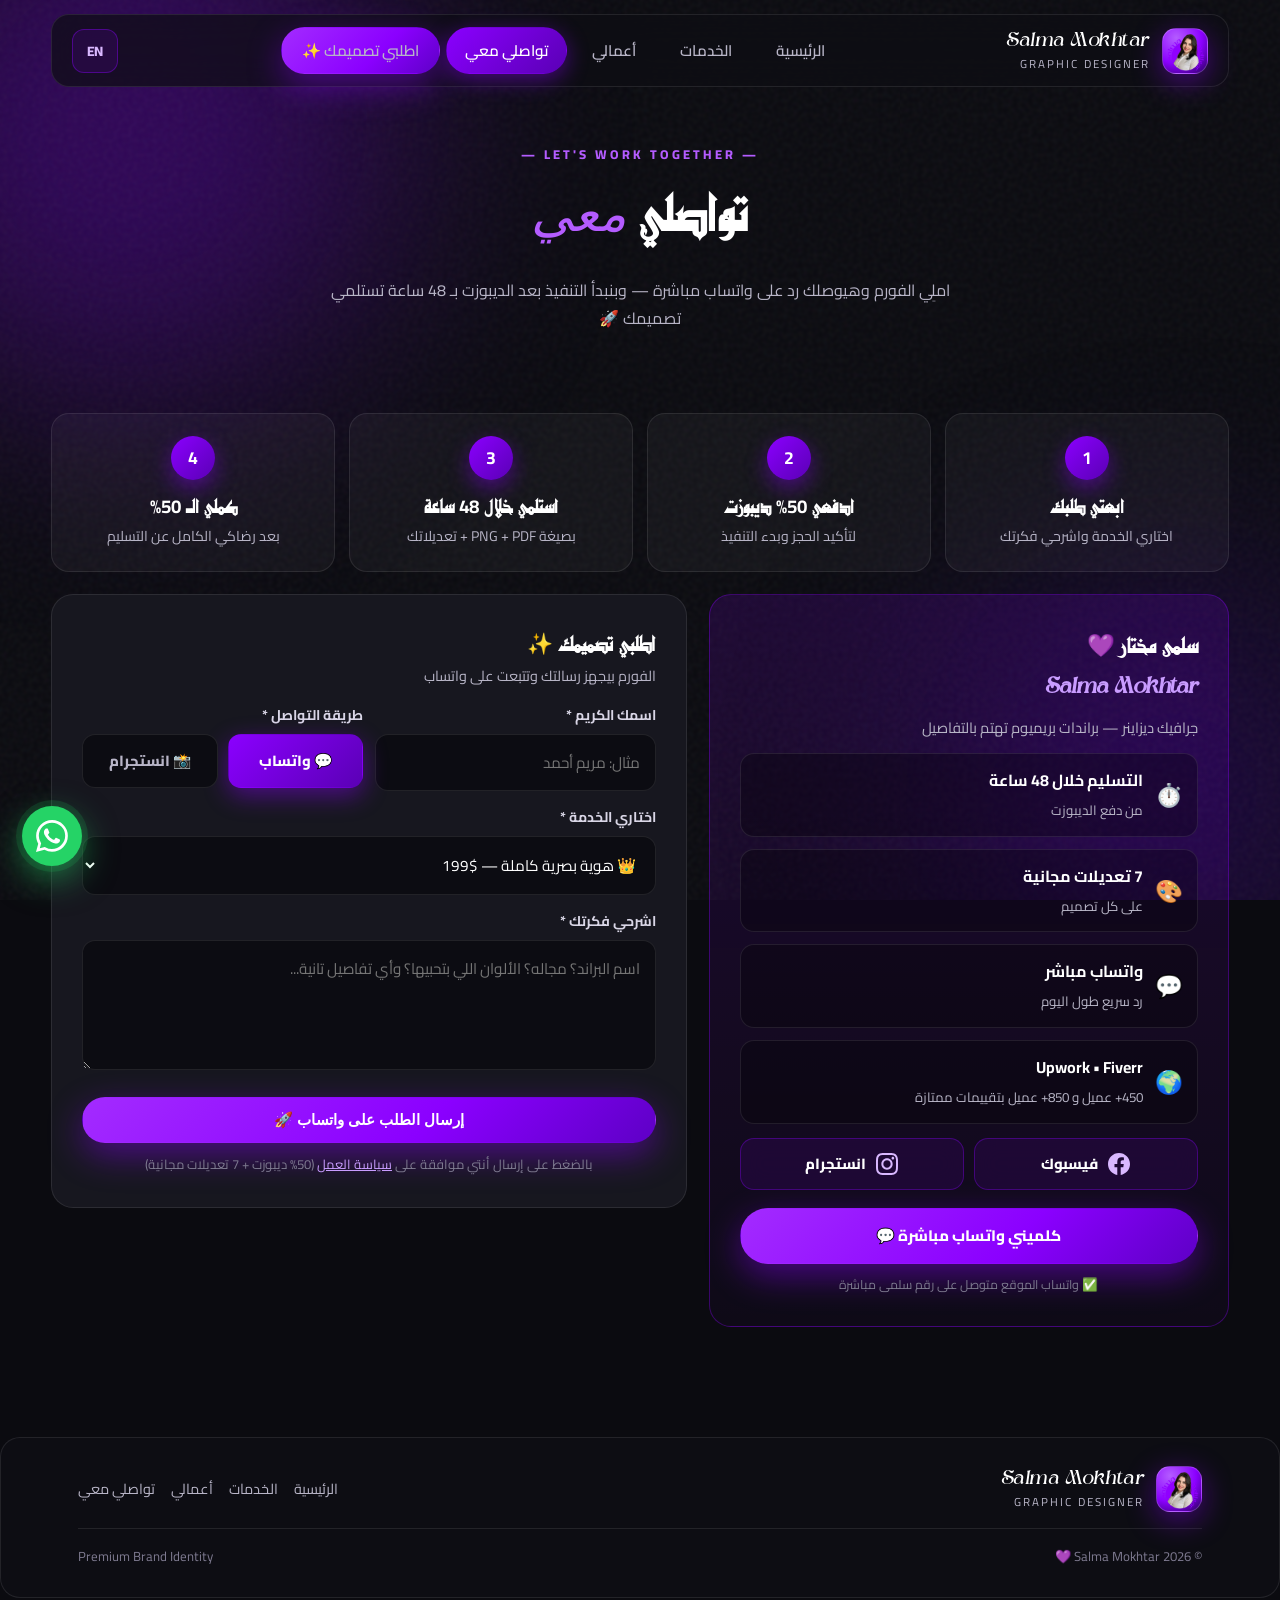
==== contact.html @ f1337a49 "Add files via upload" ====
<!DOCTYPE html>
<html lang="ar" dir="rtl">
<head>
<meta charset="UTF-8"><meta name="viewport" content="width=device-width, initial-scale=1.0">
<title>تواصلي معي | Salma Mokhtar</title>
<link rel="preconnect" href="https://fonts.googleapis.com"><link rel="preconnect" href="https://fonts.gstatic.com" crossorigin>
<link href="https://fonts.googleapis.com/css2?family=Cairo:wght@400;600;700;800;900&family=DM+Serif+Display:ital@0;1&display=swap" rel="stylesheet">
<link rel="stylesheet" href="style.css">
<link rel="icon" type="image/png" href="assets/s-logo.png">
</head>
<body>
<div class="bg-orbs"></div><div class="grain"></div>
<div id="preloader"><div class="loader-logo">Salma <span>Mokhtar</span></div><div class="loader-bar"><i></i></div></div>
<header><div class="container"><nav class="nav">
<a href="index.html" class="brand"><span class="brand-mark"><img src="assets/s-logo.png" alt="Salma Mokhtar logo" onerror="this.remove()"></span><span class="brand-name"><b>Salma Mokhtar</b><small>GRAPHIC DESIGNER</small></span></a>
<div class="nav-links" id="navLinks"><a href="index.html">الرئيسية</a><a href="services.html">الخدمات</a><a href="work.html">أعمالي</a><a href="contact.html" class="active">تواصلي معي</a><a href="#order" class="btn btn-primary" style="padding:9px 20px">اطلبي تصميمك ✨</a></div>
  <button class="lang-btn" id="langBtn" onclick="toggleLang()" title="AR / EN">EN</button>
  <button class="burger" onclick="toggleNav()">☰</button></nav></div></header>

<main><div class="container">
<div class="page-hero"><div class="kicker" style="color:#b45cff;font-weight:800;letter-spacing:3px;font-size:.8rem">— LET'S WORK TOGETHER —</div>
<h1>تواصلي <span class="en">معي</span></h1><p>املِي الفورم وهيوصلك رد على واتساب مباشرة — وبنبدأ التنفيذ بعد الديبوزت بـ 48 ساعة تستلمي تصميمك 🚀</p></div>

<section>
<div class="steps reveal" style="margin-bottom:22px">
  <div class="step"><b class="step-n">1</b><h3>ابعتي طلبك</h3><p style="color:#b8b5c7;font-size:.88rem">اختاري الخدمة واشرحي فكرتك</p></div>
  <div class="step"><b class="step-n">2</b><h3>ادفعي 50% ديبوزت</h3><p style="color:#b8b5c7;font-size:.88rem">لتأكيد الحجز وبدء التنفيذ</p></div>
  <div class="step"><b class="step-n">3</b><h3>استلمي خلال 48 ساعة</h3><p style="color:#b8b5c7;font-size:.88rem">بصيغة PNG + PDF + تعديلاتك</p></div>
  <div class="step"><b class="step-n">4</b><h3>كملي الـ 50%</h3><p style="color:#b8b5c7;font-size:.88rem">بعد رضاكي الكامل عن التسليم</p></div>
</div>

<div class="contact-grid">
  <div class="info-card reveal">
    <h2 style="font-size:1.4rem">سلمى مختار 💜<br><span style="font-family:'Shanoy','DM Serif Display';font-style:italic;color:#c99cff">Salma Mokhtar</span></h2>
    <p style="color:#b8b5c7;font-size:.92rem;margin-top:6px">جرافيك ديزاينر — براندات بريميوم تهتم بالتفاصيل</p>
    <div class="info-row"><span style="font-size:1.4rem">⏱️</span><div><b>التسليم خلال 48 ساعة</b><br><small style="color:#b8b5c7">من دفع الديبوزت</small></div></div>
    <div class="info-row"><span style="font-size:1.4rem">🎨</span><div><b>7 تعديلات مجانية</b><br><small style="color:#b8b5c7">على كل تصميم</small></div></div>
    <div class="info-row"><span style="font-size:1.4rem">💬</span><div><b>واتساب مباشر</b><br><small style="color:#b8b5c7">رد سريع طول اليوم</small></div></div>
    <div class="info-row"><span style="font-size:1.4rem">🌍</span><div><b>Upwork • Fiverr</b><br><small style="color:#b8b5c7">450+ عميل و 850+ عميل بتقييمات ممتازة</small></div></div>
    <div class="social-row">
      <a href="https://www.facebook.com/profile.php?id=61587199826725" target="_blank" class="social-btn" title="Facebook"><svg viewBox="0 0 24 24" aria-hidden="true"><path d="M24 12.073c0-6.627-5.373-12-12-12s-12 5.373-12 12c0 5.99 4.388 10.954 10.125 11.854v-8.385H7.078v-3.47h3.047V9.43c0-3.007 1.792-4.669 4.533-4.669 1.312 0 2.686.235 2.686.235v2.953H15.83c-1.491 0-1.956.925-1.956 1.874v2.25h3.328l-.532 3.47h-2.796v8.385C19.612 23.027 24 18.062 24 12.073z"/></svg><span>فيسبوك</span></a>
      <a href="https://www.instagram.com/salma.mohtar/" target="_blank" class="social-btn" title="Instagram"><svg viewBox="0 0 24 24" aria-hidden="true"><path d="M12 2.163c3.204 0 3.584.012 4.85.07 3.252.148 4.771 1.691 4.919 4.919.058 1.265.069 1.645.069 4.849 0 3.205-.012 3.584-.069 4.849-.149 3.225-1.664 4.771-4.919 4.919-1.266.058-1.644.07-4.85.07-3.204 0-3.584-.012-4.849-.07-3.26-.149-4.771-1.699-4.919-4.92-.058-1.265-.07-1.644-.07-4.849 0-3.204.013-3.583.07-4.849.149-3.227 1.664-4.771 4.919-4.919 1.266-.057 1.645-.069 4.849-.069zm0-2.163c-3.259 0-3.667.014-4.947.072-4.358.2-6.78 2.618-6.98 6.98-.059 1.281-.073 1.689-.073 4.948 0 3.259.014 3.668.072 4.948.2 4.358 2.618 6.78 6.98 6.98 1.281.058 1.689.072 4.948.072 3.259 0 3.668-.014 4.948-.072 4.354-.2 6.782-2.618 6.979-6.98.059-1.28.073-1.689.073-4.948 0-3.259-.014-3.667-.072-4.947-.196-4.354-2.617-6.78-6.979-6.98-1.281-.059-1.69-.073-4.949-.073zm0 5.838c-3.403 0-6.162 2.759-6.162 6.162s2.759 6.163 6.162 6.163 6.162-2.759 6.162-6.163c0-3.403-2.759-6.162-6.162-6.162zm0 10.162c-2.209 0-4-1.79-4-4 0-2.209 1.791-4 4-4s4 1.791 4 4c0 2.21-1.791 4-4 4zm6.406-11.845c-.796 0-1.441.645-1.441 1.44s.645 1.44 1.441 1.44c.795 0 1.439-.645 1.439-1.44s-.644-1.44-1.439-1.44z"/></svg><span>انستجرام</span></a>
    </div>
    <a href="https://wa.me/584169651648" target="_blank" class="btn btn-primary" style="width:100%;justify-content:center;margin-top:18px">كلميني واتساب مباشرة 💬</a>
    <p style="font-size:.78rem;color:#7e7a90;margin-top:10px;text-align:center">✅ واتساب الموقع متوصل على رقم سلمى مباشرة</p>
  </div>

  <form id="order" class="reveal" onsubmit="return sendOrder(event)">
    <h2 style="font-size:1.3rem">اطلبي تصميمك ✨</h2>
    <p style="color:#b8b5c7;font-size:.9rem">الفورم بيجهز رسالتك وتتبعت على واتساب</p>
    <div class="form-row">
      <div><label>اسمك الكريم *</label><input name="name" required placeholder="مثال: مريم أحمد" data-en-ph="e.g.: Mariam Ahmed"></div>
      <div><label>طريقة التواصل *</label>
        <div class="method-row">
          <label class="method"><input type="radio" name="method" value="whatsapp" checked onchange="updateSubmitBtn()"><span class="method-pill">💬 واتساب</span></label>
          <label class="method"><input type="radio" name="method" value="instagram" onchange="updateSubmitBtn()"><span class="method-pill">📸 انستجرام</span></label>
        </div>
      </div>
    </div>
    <label>اختاري الخدمة *</label>
    <select name="service" required>
      <option value="هوية بصرية كاملة">👑 هوية بصرية كاملة — $199</option>
      <option value="تصميم لوجو">✨ تصميم لوجو — $30</option>
      <option value="تصميم كاروسيل (4 سلايد)">🎠 كاروسيل 4 سلايد — $30</option>
      <option value="تصميم سوشيال ميديا">📱 سوشيال ميديا — $10</option>
      <option value="تصميم مطبوعات">🖨️ مطبوعات — يبدأ من $12</option>
      <option value="تصميم كامبين">📣 كامبين — تبدأ من $25</option>
    </select>
    <label>اشرحي فكرتك *</label>
    <textarea name="details" required placeholder="اسم البراند؟ مجاله؟ الألوان اللي بتحبيها؟ وأي تفاصيل تانية..." data-en-ph="Brand name? Field? Colors you like? Any other details..."></textarea>
    <button type="submit" id="submitBtn" class="btn btn-primary" style="width:100%;justify-content:center;margin-top:18px">إرسال الطلب على واتساب 🚀</button>
    <p id="formMsg" style="color:#2bff88;font-weight:700;margin-top:10px;text-align:center"></p>
    <p style="font-size:.82rem;color:#7e7a90;margin-top:8px;text-align:center">بالضغط على إرسال أنتي موافقة على <a href="services.html" style="color:#c99cff;text-decoration:underline">سياسة العمل</a> (50% ديبوزت + 7 تعديلات مجانية)</p>
  </form>
</div>
</section>
</div></main>

<footer><div class="container"><div class="foot-grid">
<a href="index.html" class="brand"><span class="brand-mark"><img src="assets/s-logo.png" alt="Salma Mokhtar logo" onerror="this.remove()"></span><span class="brand-name"><b>Salma Mokhtar</b><small>GRAPHIC DESIGNER</small></span></a>
<div class="foot-links"><a href="index.html">الرئيسية</a><a href="services.html">الخدمات</a><a href="work.html">أعمالي</a><a href="contact.html">تواصلي معي</a></div></div>
<div class="copy"><span>© <span id="year">2026</span> Salma Mokhtar 💜</span><span>Premium Brand Identity</span></div></div></footer>
<a class="wa" href="https://wa.me/584169651648" target="_blank"><svg viewBox="0 0 16 16" aria-hidden="true"><path d="M13.601 2.326A7.854 7.854 0 0 0 7.994 0C3.627 0 .068 3.558.064 7.926c0 1.399.366 2.76 1.057 3.967L0 16l4.204-1.102a7.933 7.933 0 0 0 3.79 1.037h.004c4.368 0 7.926-3.558 7.93-7.93A7.898 7.898 0 0 0 13.6 2.326zM7.994 14.521a6.573 6.573 0 0 1-3.356-.92l-.24-.144-2.494.654.666-2.433-.156-.251a6.56 6.56 0 0 1-1.007-3.505c0-3.626 2.957-6.584 6.591-6.584a6.56 6.56 0 0 1 4.66 1.931 6.557 6.557 0 0 1 1.928 4.66c-.004 3.639-2.961 6.592-6.592 6.592zm3.615-4.934c-.197-.099-1.17-.578-1.353-.646-.182-.065-.315-.099-.445.099-.133.197-.513.646-.627.775-.114.133-.232.148-.43.05-.197-.1-.836-.308-1.592-.985-.59-.525-.985-1.175-1.103-1.372-.114-.198-.011-.304.088-.403.087-.088.197-.232.296-.346.1-.114.133-.198.198-.33.065-.134.034-.248-.015-.347-.05-.099-.445-1.076-.612-1.47-.16-.389-.323-.335-.445-.34-.114-.007-.247-.007-.38-.007-.134 0-.349.05-.531.248-.182.197-.696.68-.696 1.658 0 .976.71 1.916.81 2.049.098.133 1.394 2.132 3.383 2.992.47.205.84.326 1.129.418.475.152.904.129 1.246.08.38-.058 1.171-.48 1.338-.943.164-.464.164-.86.114-.943-.049-.084-.182-.133-.38-.232z"/></svg></a>
<script src="script.js"></script>
</body>
</html>
---- style.css ----
/* ===== SALMA MOKHTAR — Premium Identity =====
  Colors from logo/photos: Vivid Purple #8B00FF, Deep Black #0B0B10, White
  English font: Shanoy (put the file in assets/fonts/ — see @font-face below)
  Fallback: DM Serif Display + Cairo (Arabic)
*/
@font-face{
  font-family:'Shanoy';
  src:url('assets/fonts/shanoy-regular.woff2') format('woff2'),
      url('assets/fonts/shanoy-regular.woff') format('woff'),
      url('assets/fonts/shanoy-regular.otf') format('opentype'),
      url('assets/fonts/shanoy-regular.ttf') format('truetype'),
      url('assets/fonts/Shanoy-Regular.ttf') format('truetype'),
      url('assets/fonts/Shanoy-Regular.otf') format('opentype');
  font-weight:400;font-style:normal;font-display:swap;
}
@font-face{
  font-family:'Shanoy';
  src:url('assets/fonts/shanoy-italic.woff2') format('woff2'),
      url('assets/fonts/shanoy-italic.woff') format('woff'),
      url('assets/fonts/shanoy-italic.otf') format('opentype'),
      url('assets/fonts/shanoy-italic.ttf') format('truetype'),
      url('assets/fonts/Shanoy-Italic.ttf') format('truetype'),
      url('assets/fonts/Shanoy-Italic.otf') format('opentype'),
      url('assets/fonts/shanoy-regular.otf') format('opentype');
  font-weight:400;font-style:italic;font-display:swap;
}
@font-face{
  font-family:'Almaalim';
  src:url('assets/fonts/arabic-almaalim.otf') format('truetype');
  font-weight:400;font-style:normal;font-display:swap;
}
:root{
  --bg:#0b0b10;
  --bg2:#121218;
  --bg3:#17171f;
  --purple:#8b00ff;
  --purple-light:#b45cff;
  --purple-deep:#5a00b5;
  --purple-glow:rgba(139,0,255,.45);
  --white:#ffffff;
  --muted:#b8b5c7;
  --muted2:#7e7a90;
  --line:rgba(255,255,255,.09);
  --card:rgba(255,255,255,.04);
  --radius:22px;
  --font-ar:'Cairo',sans-serif;
  --font-ar-head:'Almaalim','Cairo',sans-serif;
  --font-logo:'Shanoy','DM Serif Display',serif;
  --font-display:'Shanoy','Playfair Display',serif;
}
*{margin:0;padding:0;box-sizing:border-box}
html{scroll-behavior:smooth}
body{
  font-family:var(--font-ar);
  background:var(--bg);
  color:var(--white);
  overflow-x:hidden;
  line-height:1.8;
}
::selection{background:var(--purple);color:#fff}
a{color:inherit;text-decoration:none}
img{max-width:100%;display:block}
h1,h2,h3{font-family:var(--font-ar-head)}
.container{width:min(1200px,92%);margin-inline:auto}

/* Preloader */
#preloader{position:fixed;inset:0;background:#08080c;z-index:9999;display:flex;align-items:center;justify-content:center;flex-direction:column;gap:18px;transition:opacity .6s,visibility .6s}
#preloader.hide{opacity:0;visibility:hidden}
.loader-logo{font-family:var(--font-logo);font-size:clamp(2rem,6vw,3.5rem);font-style:italic;color:#fff}
.loader-logo span{color:var(--purple-light)}
.loader-bar{width:200px;height:3px;background:rgba(255,255,255,.1);border-radius:99px;overflow:hidden}
.loader-bar i{display:block;height:100%;width:40%;background:linear-gradient(90deg,var(--purple),var(--purple-light));border-radius:99px;animation:load 1.1s infinite ease-in-out}
@keyframes load{0%{transform:translateX(-100%)}100%{transform:translateX(500%)}}

/* BG decor */
.bg-orbs{position:fixed;inset:0;pointer-events:none;z-index:0;overflow:hidden}
.bg-orbs::before,.bg-orbs::after{content:'';position:absolute;border-radius:50%;filter:blur(120px);opacity:.35}
.bg-orbs::before{width:550px;height:550px;background:#7a00e6;top:-150px;left:-150px}
.bg-orbs::after{width:450px;height:450px;background:#3d0091;bottom:-120px;right:-120px}
.grain{position:fixed;inset:0;z-index:1;pointer-events:none;opacity:.05;background-image:url("data:image/svg+xml,%3Csvg viewBox='0 0 200 200' xmlns='http://www.w3.org/2000/svg'%3E%3Cfilter id='n'%3E%3CfeTurbulence type='fractalNoise' baseFrequency='0.9'/%3E%3C/filter%3E%3Crect width='100%25' height='100%25' filter='url(%23n)'/%3E%3C/svg%3E")}

/* Nav */
header{position:sticky;top:14px;z-index:100;margin-top:14px}
.nav{position:relative;z-index:2;display:flex;align-items:center;justify-content:space-between;padding:12px 20px;background:rgba(14,14,20,.72);backdrop-filter:blur(18px);-webkit-backdrop-filter:blur(18px);border:1px solid var(--line);border-radius:18px}
.brand{display:flex;align-items:center;gap:12px}
.brand-mark{width:46px;height:46px;border-radius:14px;background:radial-gradient(circle at 30% 20%,var(--purple-light),var(--purple) 55%,#2a005e);display:grid;place-items:center;font-family:var(--font-logo);font-style:italic;font-size:1.4rem;box-shadow:0 8px 30px var(--purple-glow);border:1px solid rgba(255,255,255,.2);overflow:hidden;padding:0}
.brand-mark img{width:100%;height:100%;object-fit:cover;border-radius:14px;display:block}
.brand-name{line-height:1.2}
.brand-name b{font-family:var(--font-logo);font-style:italic;font-weight:400;font-size:1.25rem;letter-spacing:.5px;display:block}
.brand-name small{color:var(--muted);font-size:.72rem;letter-spacing:2px}
.nav-links{display:flex;gap:6px;align-items:center}
.nav-links a{padding:9px 18px;border-radius:99px;font-weight:600;font-size:.95rem;color:var(--muted);transition:.3s;border:1px solid transparent}
.nav-links a:hover{color:#fff;background:rgba(255,255,255,.06)}
.nav-links a.active{color:#fff;background:linear-gradient(135deg,var(--purple),var(--purple-deep));box-shadow:0 6px 22px var(--purple-glow)}
.btn{display:inline-flex;align-items:center;gap:10px;padding:13px 28px;border-radius:99px;font-weight:800;font-size:.95rem;transition:.35s;border:1px solid transparent;cursor:pointer}
.btn-primary{background:linear-gradient(135deg,#a32bff,var(--purple) 60%,#5e00c6);color:#fff;box-shadow:0 12px 35px var(--purple-glow)}
.btn-primary:hover{transform:translateY(-3px);box-shadow:0 18px 45px rgba(139,0,255,.6)}
.btn-ghost{background:rgba(255,255,255,.06);border-color:var(--line);color:#fff}
.btn-ghost:hover{background:rgba(255,255,255,.12);transform:translateY(-3px)}
.burger{display:none;background:none;border:1px solid var(--line);color:#fff;border-radius:12px;padding:8px 12px;font-size:1.3rem;cursor:pointer}
.lang-btn{background:rgba(139,0,255,.12);border:1px solid rgba(139,0,255,.4);color:#d9b8ff;border-radius:12px;padding:8px 14px;font-family:inherit;font-weight:800;font-size:.85rem;cursor:pointer;transition:.3s}
.lang-btn:hover{background:linear-gradient(135deg,var(--purple),var(--purple-deep));color:#fff;box-shadow:0 6px 22px var(--purple-glow)}
/* Glass social buttons */
.social-row{display:flex;gap:10px;margin-top:14px}
.social-btn{flex:1;display:flex;align-items:center;justify-content:center;gap:10px;padding:12px 10px;border-radius:14px;background:rgba(139,0,255,.1);border:1px solid rgba(139,0,255,.35);backdrop-filter:blur(12px);-webkit-backdrop-filter:blur(12px);font-weight:800;font-size:.92rem;transition:.3s}
.social-btn svg{width:22px;height:22px;fill:#d9b8ff;flex:0 0 auto}
.social-btn:hover{transform:translateY(-3px);background:rgba(139,0,255,.24);border-color:rgba(180,92,255,.6);box-shadow:0 10px 30px rgba(139,0,255,.35)}
.social-btn:hover svg{fill:#fff}
/* Contact method pills */
.method-row{display:flex;gap:10px}
.method{flex:1;cursor:pointer;margin:0}
.method input{display:none}
.method-pill{display:flex;align-items:center;justify-content:center;gap:8px;padding:13px 10px;border-radius:13px;background:#0c0c12;border:1px solid var(--line);font-weight:800;font-size:.92rem;color:var(--muted);transition:.3s}
.method input:checked + .method-pill{background:linear-gradient(135deg,var(--purple),var(--purple-deep));border-color:transparent;color:#fff;box-shadow:0 8px 25px var(--purple-glow)}
.method-pill:hover{border-color:rgba(139,0,255,.5)}
/* English mode: everything in Shanoy */
html[lang="en"] body{font-family:'Shanoy','DM Serif Display',Georgia,serif}
html[lang="en"] h1,html[lang="en"] h2,html[lang="en"] h3{font-family:'Shanoy','DM Serif Display',Georgia,serif;line-height:1.5}
html[lang="en"] input,html[lang="en"] select,html[lang="en"] textarea,html[lang="en"] button{font-family:'Shanoy','DM Serif Display',Georgia,serif}

/* Hero */
main{position:relative;z-index:2}
.hero{display:grid;grid-template-columns:1.05fr .95fr;gap:40px;align-items:center;padding:70px 0 40px}
.badge{display:inline-flex;align-items:center;gap:8px;padding:8px 16px;border-radius:99px;background:rgba(139,0,255,.14);border:1px solid rgba(139,0,255,.35);font-size:.85rem;font-weight:700;color:#d9b8ff}
.badge .dot{width:8px;height:8px;border-radius:50%;background:#2bff88;box-shadow:0 0 12px #2bff88;animation:pulse 1.6s infinite}
@keyframes pulse{50%{opacity:.4}}
.hero h1{font-size:clamp(2.2rem,5.5vw,4rem);line-height:1.25;margin:18px 0 12px;font-weight:900}
.hero h1 .en{font-family:var(--font-logo);font-style:italic;font-weight:400;background:linear-gradient(90deg,#fff,#c99cff,#8b00ff);-webkit-background-clip:text;background-clip:text;color:transparent;display:block;font-size:1.15em}
.hero h1 .grad{background:linear-gradient(90deg,var(--purple-light),#ff4ecd);-webkit-background-clip:text;background-clip:text;color:transparent}
.hero p.lead{color:var(--muted);font-size:1.08rem;max-width:540px}
.hero-stats{display:flex;gap:14px;margin:26px 0;flex-wrap:wrap}
.hstat{background:var(--card);border:1px solid var(--line);border-radius:16px;padding:12px 20px;min-width:130px;text-align:center}
.hstat b{font-size:1.5rem;display:block}
.hstat b em{font-style:normal;color:var(--purple-light)}
.hstat span{font-size:.8rem;color:var(--muted)}
.hero-cta{display:flex;gap:12px;flex-wrap:wrap;margin-top:8px}
.trust{display:flex;gap:18px;margin-top:22px;color:var(--muted2);font-size:.88rem;flex-wrap:wrap}
.trust i{color:#ffd166;font-style:normal}

/* Photo composition — recreates logo vibe */
.hero-visual{display:flex;justify-content:center;position:relative}
.photo-wrap{position:relative;width:min(420px,90vw);aspect-ratio:.92}
.photo-circle{position:absolute;inset:6% 4% 0 4%;background:radial-gradient(circle at 50% 35%,#a32bff,var(--purple) 55%,#3a007a 100%);border-radius:46% 46% 28px 28px;box-shadow:0 30px 100px var(--purple-glow);overflow:hidden;border:1px solid rgba(255,255,255,.18)}
.photo-circle img{width:100%;height:100%;object-fit:cover;object-position:top}
.ring-text{position:absolute;inset:-8px;width:calc(100% + 16px);height:calc(100% + 16px);animation:spin 22s linear infinite;pointer-events:none}
@keyframes spin{to{transform:rotate(360deg)}}
.float-card{position:absolute;background:rgba(18,18,28,.85);backdrop-filter:blur(12px);border:1px solid var(--line);border-radius:16px;padding:10px 16px;font-size:.85rem;font-weight:700;box-shadow:0 15px 40px rgba(0,0,0,.5);display:flex;align-items:center;gap:10px}
.float-card .ico{width:36px;height:36px;border-radius:11px;display:grid;place-items:center;font-size:1.15rem}
.fc1{top:12%;right:-18px}.fc1 .ico{background:rgba(43,255,136,.15)}
.fc2{bottom:16%;left:-22px}.fc2 .ico{background:rgba(139,0,255,.2)}
.fc3{bottom:-14px;right:22%}.fc3 .ico{background:rgba(255,209,102,.15)}

/* Marquee */
.marquee{border-block:1px solid var(--line);background:linear-gradient(90deg,rgba(139,0,255,.18),rgba(139,0,255,.05));overflow:hidden;white-space:nowrap;padding:14px 0;margin:20px 0 0}
.marquee div{display:inline-block;animation:mq 22s linear infinite;font-weight:800;letter-spacing:1px;color:#e6d4ff}
.marquee div span{margin:0 18px;color:var(--purple-light)}
@keyframes mq{to{transform:translateX(50%)}}
[dir="rtl"] .marquee div{animation-name:mqR}
@keyframes mqR{to{transform:translateX(-50%)}}

/* Sections */
section{padding:70px 0}
.sec-head{text-align:center;max-width:680px;margin:0 auto 38px}
.sec-head .kicker{color:var(--purple-light);font-weight:800;letter-spacing:3px;font-size:.8rem}
.sec-head h2{font-size:clamp(1.7rem,4vw,2.6rem);font-weight:900;margin:8px 0}
.sec-head h2 .en{font-family:var(--font-logo);font-style:italic;font-weight:400;color:var(--purple-light)}
.sec-head p{color:var(--muted)}

/* Cards grid */
.grid{display:grid;gap:18px}
.grid.cols3{grid-template-columns:repeat(3,1fr)}
.grid.cols2{grid-template-columns:repeat(2,1fr)}
.card{background:linear-gradient(180deg,rgba(255,255,255,.06),rgba(255,255,255,.02));border:1px solid var(--line);border-radius:var(--radius);padding:28px;position:relative;overflow:hidden;transition:.35s}
.card::before{content:'';position:absolute;inset:0;background:radial-gradient(400px 200px at 50% -10%,rgba(139,0,255,.25),transparent);opacity:0;transition:.35s;pointer-events:none}
.card .btn{position:relative;z-index:2}
.card:hover{transform:translateY(-6px);border-color:rgba(139,0,255,.5);box-shadow:0 20px 60px rgba(139,0,255,.25)}
.card:hover::before{opacity:1}
.card .icon{width:56px;height:56px;border-radius:16px;display:grid;place-items:center;font-size:1.6rem;background:linear-gradient(135deg,rgba(139,0,255,.35),rgba(139,0,255,.08));border:1px solid rgba(139,0,255,.4);margin-bottom:14px}
.card h3{font-size:1.2rem;margin-bottom:6px}
.card p{color:var(--muted);font-size:.95rem}
.price{display:flex;align-items:end;gap:8px;margin-top:16px}
.price b{font-size:2rem;background:linear-gradient(90deg,#fff,var(--purple-light));-webkit-background-clip:text;background-clip:text;color:transparent}
.price span{color:var(--muted);font-size:.9rem;margin-bottom:8px}
.tag{position:absolute;top:16px;left:16px;font-size:.72rem;font-weight:800;padding:5px 12px;border-radius:99px;background:linear-gradient(90deg,var(--purple),#c44dff);letter-spacing:.5px}
.tag.gold{background:linear-gradient(90deg,#b98a1f,#ffd166);color:#221600}

/* Policy */
.policy{background:linear-gradient(180deg,#14141c,#0e0e14);border:1px solid var(--line);border-radius:26px;padding:clamp(24px,4vw,44px);position:relative;overflow:hidden}
.policy::after{content:'S';position:absolute;left:-20px;bottom:-70px;font-family:var(--font-logo);font-style:italic;font-size:16rem;opacity:.04;line-height:1}
.policy-list{display:grid;grid-template-columns:repeat(2,1fr);gap:14px;margin-top:22px}
.policy-item{display:flex;gap:14px;background:rgba(255,255,255,.04);border:1px solid var(--line);border-radius:16px;padding:16px 18px;align-items:flex-start}
.policy-item .n{flex:0 0 38px;width:38px;height:38px;border-radius:12px;display:grid;place-items:center;font-weight:900;background:linear-gradient(135deg,var(--purple),var(--purple-deep));box-shadow:0 6px 18px var(--purple-glow)}
.policy-item p{font-size:.93rem;color:#d9d6e6}
.policy-item p b{color:#fff}
.warn{margin-top:16px;background:rgba(255,60,60,.08);border:1px solid rgba(255,60,60,.3);border-radius:16px;padding:14px 18px;font-size:.92rem;color:#ffb4b4}

/* Stats band */
.stats-band{display:grid;grid-template-columns:repeat(4,1fr);gap:16px}
.stat-big{background:radial-gradient(300px 200px at 50% 0%,rgba(139,0,255,.3),transparent),var(--bg3);border:1px solid var(--line);border-radius:20px;padding:30px 18px;text-align:center}
.stat-big b{font-size:2.4rem;display:block;background:linear-gradient(90deg,#fff,#c99cff);-webkit-background-clip:text;background-clip:text;color:transparent}
.stat-big span{color:var(--muted);font-size:.92rem}

/* Work grid */
.filters{display:flex;gap:10px;justify-content:center;flex-wrap:wrap;margin-bottom:26px}
.filters button{background:rgba(255,255,255,.06);border:1px solid var(--line);color:var(--muted);padding:10px 22px;border-radius:99px;font-family:inherit;font-weight:700;cursor:pointer;transition:.3s}
.filters button.active,.filters button:hover{background:linear-gradient(135deg,var(--purple),var(--purple-deep));color:#fff;border-color:transparent;box-shadow:0 8px 25px var(--purple-glow)}
.work-grid{display:grid;grid-template-columns:repeat(3,1fr);gap:18px}
.work-item{aspect-ratio:1/1.05;border-radius:20px;overflow:hidden;position:relative;border:1px dashed rgba(139,0,255,.5);background:repeating-linear-gradient(45deg,rgba(139,0,255,.06) 0 12px,transparent 12px 24px),#13131b;display:flex;flex-direction:column;align-items:center;justify-content:center;gap:10px;color:var(--muted);text-align:center;padding:24px}
.work-item .plus{width:56px;height:56px;border-radius:50%;border:1.5px dashed var(--purple-light);display:grid;place-items:center;font-size:1.6rem;color:var(--purple-light)}
.work-item small{font-size:.8rem;color:var(--muted2)}
.work-item.filled{border-style:solid;padding:0}
.work-item.filled img{width:100%;height:100%;object-fit:cover}
.how-add{background:rgba(139,0,255,.08);border:1px solid rgba(139,0,255,.3);border-radius:18px;padding:20px 22px;margin-top:22px;font-size:.93rem;color:#d9c8ff}
.how-add code{background:#000;padding:2px 8px;border-radius:8px;color:#ffd166;font-size:.82rem;direction:ltr;display:inline-block}

/* Steps */
.steps{display:grid;grid-template-columns:repeat(4,1fr);gap:14px}
.step{background:var(--card);border:1px solid var(--line);border-radius:18px;padding:22px;text-align:center}
.step b.step-n{width:44px;height:44px;margin:0 auto 10px;border-radius:50%;display:grid;place-items:center;background:linear-gradient(135deg,var(--purple),var(--purple-deep));font-size:1.1rem;box-shadow:0 8px 22px var(--purple-glow)}

/* Forms */
.contact-grid{display:grid;grid-template-columns:.9fr 1.1fr;gap:22px;align-items:start}
.info-card{background:linear-gradient(180deg,rgba(139,0,255,.15),rgba(139,0,255,.03));border:1px solid rgba(139,0,255,.35);border-radius:22px;padding:30px}
.info-row{display:flex;gap:12px;align-items:center;background:rgba(0,0,0,.3);border:1px solid var(--line);border-radius:14px;padding:12px 14px;margin-top:12px}
form{background:var(--bg3);border:1px solid var(--line);border-radius:22px;padding:30px}
label{font-size:.88rem;font-weight:700;color:#d9d6e6;display:block;margin:14px 0 6px}
input,select,textarea{width:100%;background:#0c0c12;border:1px solid var(--line);border-radius:13px;color:#fff;padding:13px 15px;font-family:inherit;font-size:.95rem;outline:none;transition:.3s}
input:focus,select:focus,textarea:focus{border-color:var(--purple);box-shadow:0 0 0 4px rgba(139,0,255,.18)}
textarea{min-height:130px;resize:vertical}
.form-row{display:grid;grid-template-columns:1fr 1fr;gap:12px}

/* CTA */
.cta{background:radial-gradient(600px 300px at 50% 0%,rgba(139,0,255,.4),transparent),linear-gradient(135deg,#1a0b2e,#0e0e16);border:1px solid rgba(139,0,255,.4);border-radius:28px;padding:clamp(30px,5vw,56px);text-align:center;position:relative;overflow:hidden}
.cta h2{font-size:clamp(1.6rem,4vw,2.5rem)}
.cta p{color:var(--muted);margin:10px 0 22px}

/* Footer */
footer{margin:40px 0 20px;border:1px solid var(--line);border-radius:20px;background:rgba(14,14,20,.8);padding:28px;position:relative;z-index:2}
.foot-grid{display:flex;justify-content:space-between;gap:20px;flex-wrap:wrap;align-items:center}
.foot-links{display:flex;gap:16px;flex-wrap:wrap;color:var(--muted);font-size:.9rem}
.foot-links a:hover{color:#fff}
.copy{margin-top:16px;padding-top:16px;border-top:1px solid var(--line);color:var(--muted2);font-size:.82rem;display:flex;justify-content:space-between;flex-wrap:wrap;gap:8px}

/* Reveal */
.reveal{opacity:0;transform:translateY(28px);transition:opacity .7s,transform .7s}
.reveal.visible{opacity:1;transform:none}

/* Page hero */
.page-hero{text-align:center;padding:56px 0 10px}
.page-hero h1{font-size:clamp(2rem,5vw,3.2rem);font-weight:900}
.page-hero h1 .en{font-family:var(--font-logo);font-style:italic;font-weight:400;color:var(--purple-light)}
.page-hero p{color:var(--muted);max-width:640px;margin:10px auto 0}

/* Floating whatsapp */
.wa{position:fixed;bottom:34px;left:22px;z-index:200;width:60px;height:60px;border-radius:50%;background:#25d366;display:grid;place-items:center;box-shadow:0 12px 35px rgba(37,211,102,.55),0 0 0 6px rgba(37,211,102,.14);animation:waFloat 2.6s ease-in-out infinite}
.wa svg{width:32px;height:32px;fill:#fff;display:block}
.wa:hover{box-shadow:0 16px 45px rgba(34,197,94,.7),0 0 0 8px rgba(34,197,94,.15)}
@keyframes waFloat{0%,100%{transform:translateY(0)}50%{transform:translateY(-10px)}}

@media(max-width:960px){
  .hero{grid-template-columns:1fr;text-align:center;padding-top:40px}
  .hero p.lead{margin-inline:auto}
  .hero-stats,.hero-cta,.trust{justify-content:center}
  .grid.cols3,.work-grid{grid-template-columns:repeat(2,1fr)}
  .stats-band{grid-template-columns:repeat(2,1fr)}
  .steps{grid-template-columns:repeat(2,1fr)}
  .policy-list,.contact-grid,.grid.cols2{grid-template-columns:1fr}
  .nav-links{position:fixed;top:84px;right:4%;left:4%;background:#14141c;border:1px solid var(--line);border-radius:18px;flex-direction:column;padding:14px;display:none}
  .nav-links.open{display:flex}
  .burger{display:block}
  .fc1{right:0}.fc2{left:0}
}
@media(max-width:560px){
  .grid.cols3,.work-grid,.form-row{grid-template-columns:1fr}
  .float-card{font-size:.75rem;padding:8px 12px}
}
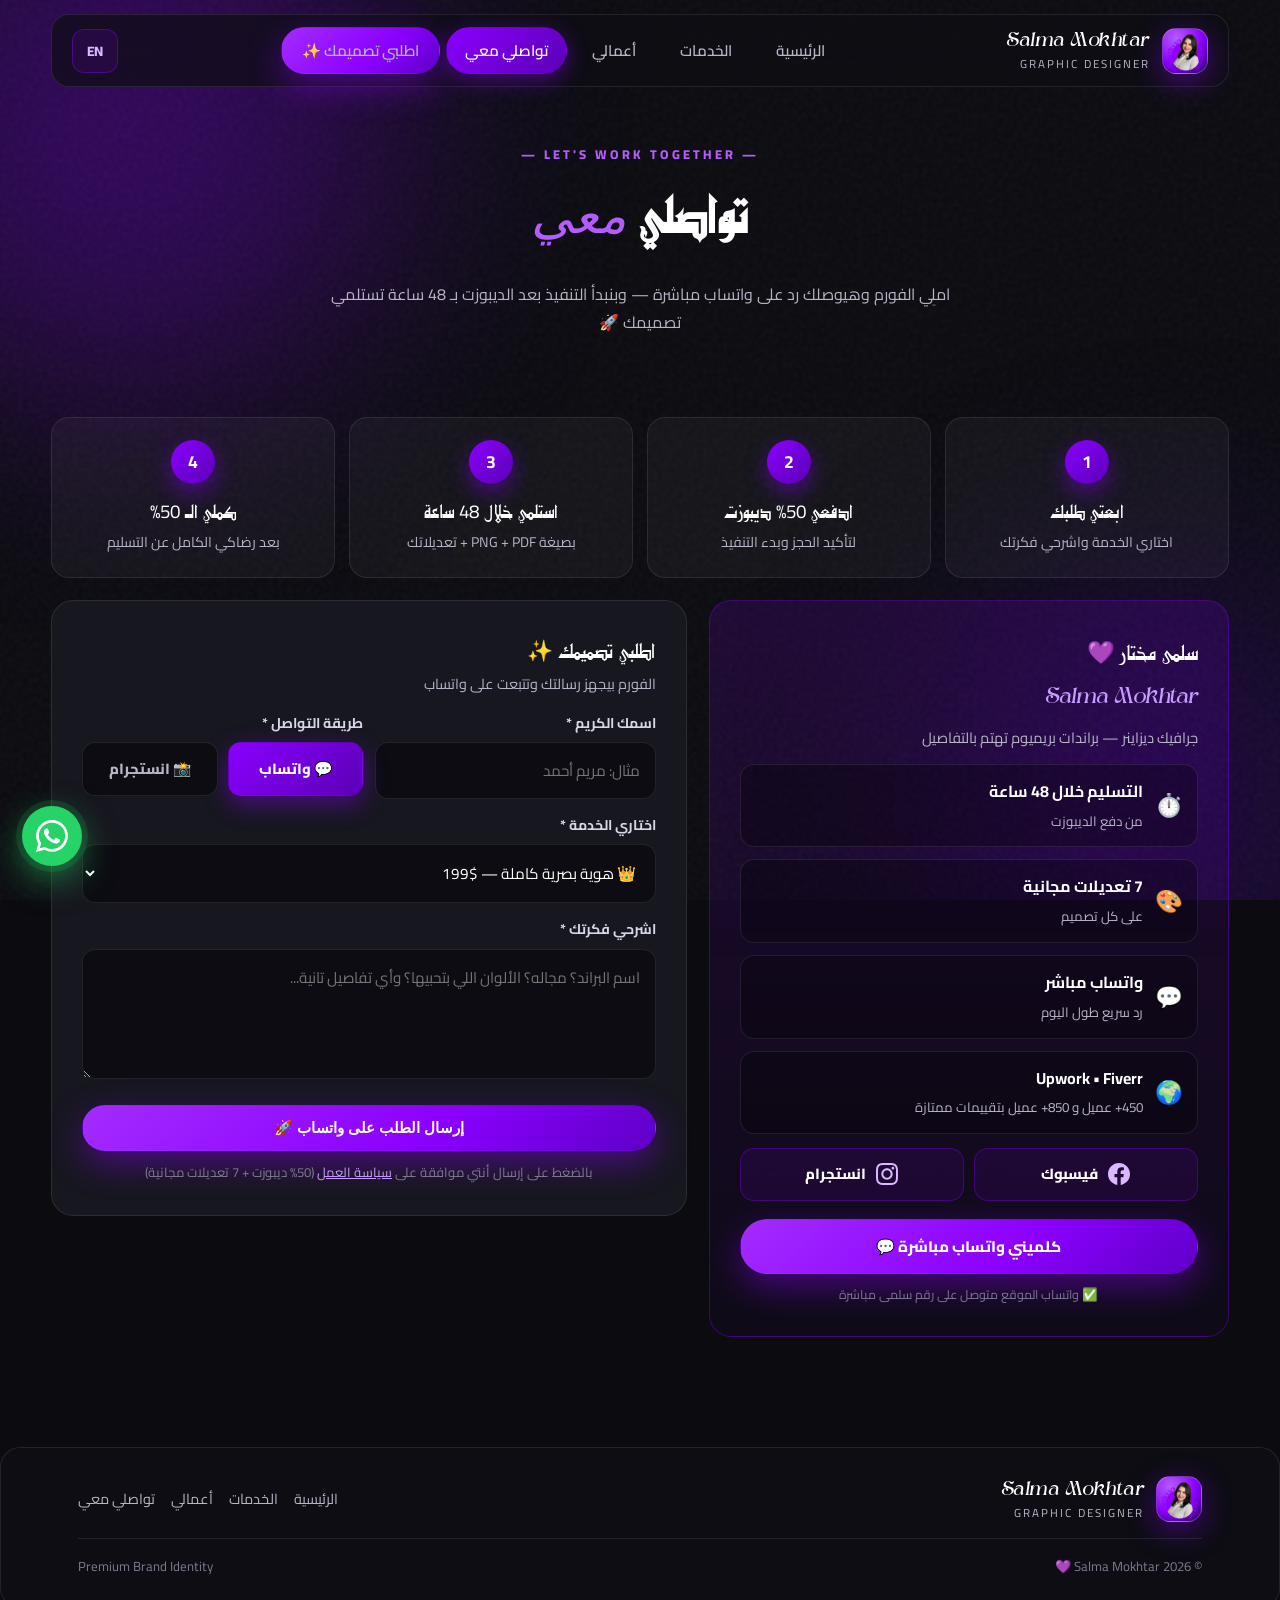
==== commit 300e188b: "Add files via upload" ====
--- a/contact.html
+++ b/contact.html
@@ -6,6 +6,7 @@
 <link rel="preconnect" href="https://fonts.googleapis.com"><link rel="preconnect" href="https://fonts.gstatic.com" crossorigin>
 <link href="https://fonts.googleapis.com/css2?family=Cairo:wght@400;600;700;800;900&family=DM+Serif+Display:ital@0;1&display=swap" rel="stylesheet">
 <link rel="stylesheet" href="style.css">
+<noscript><style>.reveal{opacity:1 !important;transform:none !important}#preloader{display:none !important}</style></noscript>
 <link rel="icon" type="image/png" href="assets/s-logo.png">
 </head>
 <body>
--- a/style.css
+++ b/style.css
@@ -60,7 +60,7 @@
 ::selection{background:var(--purple);color:#fff}
 a{color:inherit;text-decoration:none}
 img{max-width:100%;display:block}
-h1,h2,h3{font-family:var(--font-ar-head)}
+h1,h2,h3{font-family:var(--font-ar-head);font-weight:400;line-height:1.9}
 .container{width:min(1200px,92%);margin-inline:auto}
 
 /* Preloader */
@@ -115,7 +115,7 @@
 .method-pill:hover{border-color:rgba(139,0,255,.5)}
 /* English mode: everything in Shanoy */
 html[lang="en"] body{font-family:'Shanoy','DM Serif Display',Georgia,serif}
-html[lang="en"] h1,html[lang="en"] h2,html[lang="en"] h3{font-family:'Shanoy','DM Serif Display',Georgia,serif;line-height:1.5}
+html[lang="en"] h1,html[lang="en"] h2,html[lang="en"] h3{font-family:'Shanoy','DM Serif Display',Georgia,serif;line-height:1.6}
 html[lang="en"] input,html[lang="en"] select,html[lang="en"] textarea,html[lang="en"] button{font-family:'Shanoy','DM Serif Display',Georgia,serif}
 
 /* Hero */
@@ -124,7 +124,7 @@
 .badge{display:inline-flex;align-items:center;gap:8px;padding:8px 16px;border-radius:99px;background:rgba(139,0,255,.14);border:1px solid rgba(139,0,255,.35);font-size:.85rem;font-weight:700;color:#d9b8ff}
 .badge .dot{width:8px;height:8px;border-radius:50%;background:#2bff88;box-shadow:0 0 12px #2bff88;animation:pulse 1.6s infinite}
 @keyframes pulse{50%{opacity:.4}}
-.hero h1{font-size:clamp(2.2rem,5.5vw,4rem);line-height:1.25;margin:18px 0 12px;font-weight:900}
+.hero h1{font-size:clamp(2.2rem,5.5vw,4rem);line-height:1.7;margin:18px 0 12px;font-weight:900}
 .hero h1 .en{font-family:var(--font-logo);font-style:italic;font-weight:400;background:linear-gradient(90deg,#fff,#c99cff,#8b00ff);-webkit-background-clip:text;background-clip:text;color:transparent;display:block;font-size:1.15em}
 .hero h1 .grad{background:linear-gradient(90deg,var(--purple-light),#ff4ecd);-webkit-background-clip:text;background-clip:text;color:transparent}
 .hero p.lead{color:var(--muted);font-size:1.08rem;max-width:540px}
@@ -141,7 +141,7 @@
 .hero-visual{display:flex;justify-content:center;position:relative}
 .photo-wrap{position:relative;width:min(420px,90vw);aspect-ratio:.92}
 .photo-circle{position:absolute;inset:6% 4% 0 4%;background:radial-gradient(circle at 50% 35%,#a32bff,var(--purple) 55%,#3a007a 100%);border-radius:46% 46% 28px 28px;box-shadow:0 30px 100px var(--purple-glow);overflow:hidden;border:1px solid rgba(255,255,255,.18)}
-.photo-circle img{width:100%;height:100%;object-fit:cover;object-position:top}
+.photo-circle img{width:100%;height:100%;object-fit:contain;object-position:center}
 .ring-text{position:absolute;inset:-8px;width:calc(100% + 16px);height:calc(100% + 16px);animation:spin 22s linear infinite;pointer-events:none}
 @keyframes spin{to{transform:rotate(360deg)}}
 .float-card{position:absolute;background:rgba(18,18,28,.85);backdrop-filter:blur(12px);border:1px solid var(--line);border-radius:16px;padding:10px 16px;font-size:.85rem;font-weight:700;box-shadow:0 15px 40px rgba(0,0,0,.5);display:flex;align-items:center;gap:10px}
@@ -274,3 +274,32 @@
   .grid.cols3,.work-grid,.form-row{grid-template-columns:1fr}
   .float-card{font-size:.75rem;padding:8px 12px}
 }
+/* Extra mobile polish */
+html,body{overflow-x:hidden}
+@media(max-width:560px){
+  header{top:8px;margin-top:8px}
+  .nav{padding:10px 12px;gap:8px}
+  .brand-mark{width:40px;height:40px}
+  .brand-name b{font-size:1.05rem}
+  .brand-name small{font-size:.62rem;letter-spacing:1px}
+  .lang-btn{padding:7px 10px;font-size:.78rem}
+  section{padding:46px 0}
+  .hero{padding-top:28px;gap:28px}
+  .photo-wrap{width:min(320px,84vw)}
+  .fc1{top:8%;right:0}
+  .fc2{bottom:20%;left:0}
+  .fc3{bottom:-10px;right:12%}
+  .card{padding:22px}
+  .policy{border-radius:20px}
+  .stat-big{padding:20px 10px}
+  .stat-big b{font-size:clamp(1.5rem,8vw,2rem)}
+  .hstat{min-width:calc(50% - 8px);flex:1}
+  .hero-stats{gap:8px}
+  .filters button{padding:8px 16px;font-size:.82rem}
+  .cta{border-radius:20px}
+  form,.info-card{padding:22px}
+  .social-row{flex-direction:column}
+  .method-row{flex-direction:column}
+  .wa{bottom:18px;left:14px;width:54px;height:54px}
+  .wa svg{width:28px;height:28px}
+}
